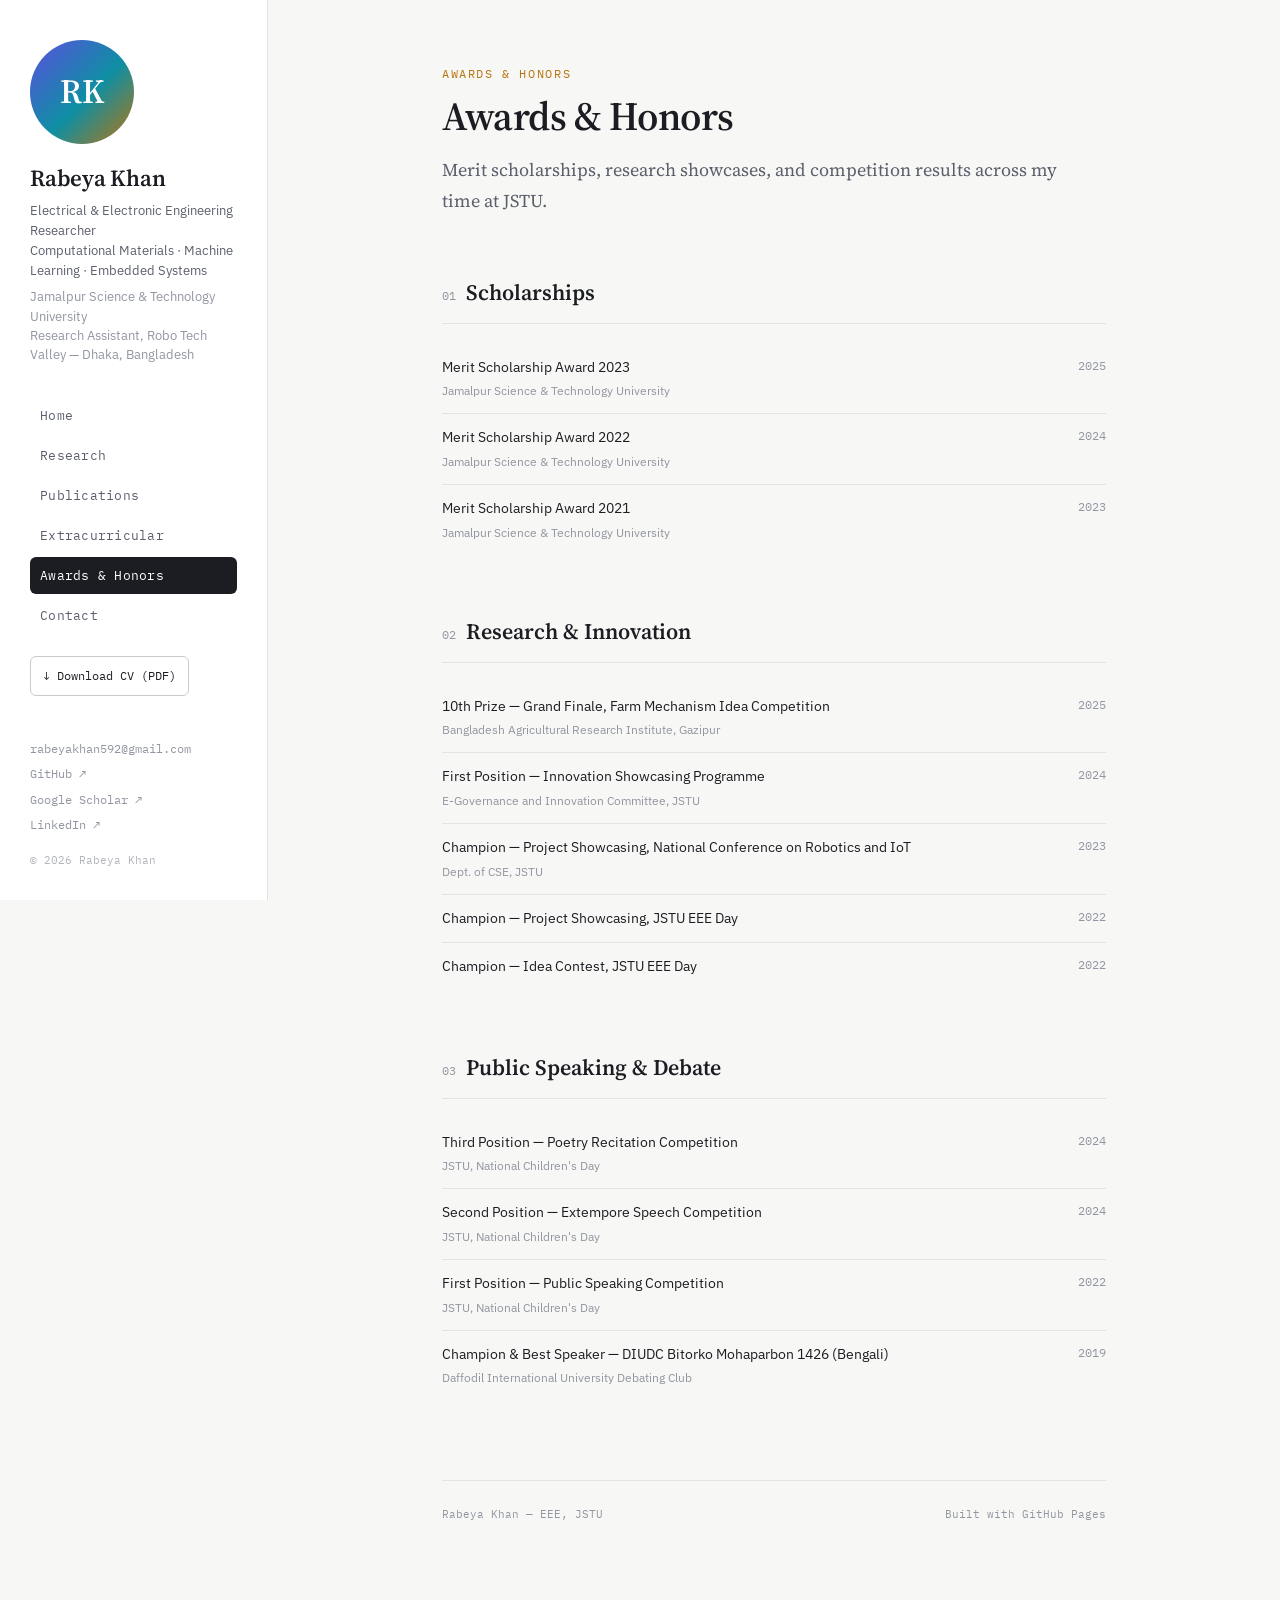
==== awards.html @ 1ad7716c "Add files via upload" ====
<!DOCTYPE html>
<html lang="en">
<head>
<meta charset="UTF-8">
<meta name="viewport" content="width=device-width, initial-scale=1.0">
<title>Awards & Honors — Rabeya Khan</title>
<meta name="description" content="Scholarships, research awards, and competition honors.">
<link rel="stylesheet" href="assets/style.css">
</head>
<body>
<div class="shell">
  <button class="sb-toggle" id="sbToggle">MENU</button>
  <aside class="sidebar" id="sidebar">
    <div class="avatar">RK</div>
    <div class="sb-name">Rabeya Khan</div>
    <div class="sb-title">Electrical &amp; Electronic Engineering Researcher<br>Computational Materials · Machine Learning · Embedded Systems</div>
    <div class="sb-affil">Jamalpur Science &amp; Technology University<br>Research Assistant, Robo Tech Valley — Dhaka, Bangladesh</div>
    <ul class="sb-nav">
      <li><a class="" href="index.html">Home</a></li>
      <li><a class="" href="research.html">Research</a></li>
      <li><a class="" href="publications.html">Publications</a></li>
      <li><a class="" href="extracurricular.html">Extracurricular</a></li>
      <li><a class="active" href="awards.html">Awards &amp; Honors</a></li>
      <li><a class="" href="contact.html">Contact</a></li>
    </ul>
    <a class="sb-cv" href="assets/Rabeya_Khan_CV.pdf" target="_blank" rel="noopener">↓ Download CV (PDF)</a>
    <div class="sb-links">
      <a href="mailto:rabeyakhan592@gmail.com">rabeyakhan592@gmail.com</a>
      <a href="https://github.com/" target="_blank" rel="noopener">GitHub ↗</a>
      <a href="#" target="_blank" rel="noopener">Google Scholar ↗</a>
      <a href="#" target="_blank" rel="noopener">LinkedIn ↗</a>
    </div>
    <div class="sb-foot">© <span id="year"></span> Rabeya Khan</div>
  </aside>
  <main>
    <div class="content">
      <p class="eyebrow">Awards &amp; Honors</p>
      <h1 class="page-title">Awards &amp; Honors</h1>
      <p class="page-intro">Merit scholarships, research showcases, and competition results across my time at JSTU.</p>

      <section class="block">
        <h2 class="block-title"><span class="num">01</span> Scholarships</h2>
        <ul class="award-list">
          <li><span><div>Merit Scholarship Award 2023</div><div class="a-org">Jamalpur Science &amp; Technology University</div></span><span class="a-year">2025</span></li>
          <li><span><div>Merit Scholarship Award 2022</div><div class="a-org">Jamalpur Science &amp; Technology University</div></span><span class="a-year">2024</span></li>
          <li><span><div>Merit Scholarship Award 2021</div><div class="a-org">Jamalpur Science &amp; Technology University</div></span><span class="a-year">2023</span></li>
        </ul>
      </section>

      <section class="block">
        <h2 class="block-title"><span class="num">02</span> Research &amp; Innovation</h2>
        <ul class="award-list">
          <li><span><div>10th Prize — Grand Finale, Farm Mechanism Idea Competition</div><div class="a-org">Bangladesh Agricultural Research Institute, Gazipur</div></span><span class="a-year">2025</span></li>
          <li><span><div>First Position — Innovation Showcasing Programme</div><div class="a-org">E-Governance and Innovation Committee, JSTU</div></span><span class="a-year">2024</span></li>
          <li><span><div>Champion — Project Showcasing, National Conference on Robotics and IoT</div><div class="a-org">Dept. of CSE, JSTU</div></span><span class="a-year">2023</span></li>
          <li><span><div>Champion — Project Showcasing, JSTU EEE Day</div></span><span class="a-year">2022</span></li>
          <li><span><div>Champion — Idea Contest, JSTU EEE Day</div></span><span class="a-year">2022</span></li>
        </ul>
      </section>

      <section class="block">
        <h2 class="block-title"><span class="num">03</span> Public Speaking &amp; Debate</h2>
        <ul class="award-list">
          <li><span><div>Third Position — Poetry Recitation Competition</div><div class="a-org">JSTU, National Children's Day</div></span><span class="a-year">2024</span></li>
          <li><span><div>Second Position — Extempore Speech Competition</div><div class="a-org">JSTU, National Children's Day</div></span><span class="a-year">2024</span></li>
          <li><span><div>First Position — Public Speaking Competition</div><div class="a-org">JSTU, National Children's Day</div></span><span class="a-year">2022</span></li>
          <li><span><div>Champion &amp; Best Speaker — DIUDC Bitorko Mohaparbon 1426 (Bengali)</div><div class="a-org">Daffodil International University Debating Club</div></span><span class="a-year">2019</span></li>
        </ul>
      </section>

      <footer class="page-footer">
        <span>Rabeya Khan — EEE, JSTU</span>
        <span>Built with GitHub Pages</span>
      </footer>
    </div>
  </main>
</div>
<script src="assets/main.js"></script>
</body>
</html>
---- assets/style.css ----
/* ============================================================
   Rabeya Khan — academic site
   Palette: cool paper white + charcoal ink + spectral accent
   (violet / teal / ochre — echoes solar absorption spectrum)
   Type: Source Serif 4 (display) + IBM Plex Sans (body) + IBM Plex Mono (labels)
   ============================================================ */

@import url('https://fonts.googleapis.com/css2?family=Source+Serif+4:ital,opsz,wght@0,8..60,400;0,8..60,500;0,8..60,600;0,8..60,700;1,8..60,400&family=IBM+Plex+Sans:wght@400;500;600&family=IBM+Plex+Mono:wght@400;500&display=swap');

:root{
  --paper:#F7F7F5;
  --paper-2:#FFFFFF;
  --ink:#1B1D22;
  --ink-dim:#5B5F6B;
  --ink-faint:#9296A1;
  --line:#E3E3DF;
  --line-strong:#CBCBC5;

  --violet:#5B4FE0;
  --teal:#0E8FA3;
  --ochre:#B9740F;

  --serif:'Source Serif 4', Georgia, serif;
  --sans:'IBM Plex Sans', system-ui, -apple-system, sans-serif;
  --mono:'IBM Plex Mono', ui-monospace, 'SF Mono', monospace;

  --sidebar-w: 268px;
}

*{ box-sizing:border-box; margin:0; padding:0; }
html{ scroll-behavior:smooth; }
body{
  background:var(--paper);
  color:var(--ink);
  font-family:var(--sans);
  font-size:15.5px;
  line-height:1.68;
  -webkit-font-smoothing:antialiased;
}
a{ color:var(--teal); text-decoration:none; }
a:hover{ text-decoration:underline; }
a:focus-visible, button:focus-visible{ outline:2px solid var(--ochre); outline-offset:3px; }
::selection{ background: var(--violet); color:#fff; }
img{ max-width:100%; display:block; }

/* ---------------- layout shell ---------------- */
.shell{ display:flex; min-height:100vh; }

/* ---------------- sidebar ---------------- */
.sidebar{
  width:var(--sidebar-w); flex-shrink:0;
  border-right:1px solid var(--line);
  padding:40px 30px 30px;
  position:sticky; top:0; height:100vh; overflow-y:auto;
  display:flex; flex-direction:column;
  background:var(--paper-2);
}
.avatar{
  width:104px; height:104px; border-radius:50%;
  background:linear-gradient(135deg, var(--violet), var(--teal) 55%, var(--ochre));
  display:flex; align-items:center; justify-content:center;
  font-family:var(--serif); font-weight:600; font-size:34px; color:#fff;
  margin-bottom:20px;
}
.sb-name{ font-family:var(--serif); font-weight:600; font-size:23px; letter-spacing:-.01em; line-height:1.25; }
.sb-title{ font-size:13px; color:var(--ink-dim); margin-top:8px; line-height:1.55; }
.sb-affil{ font-size:12.5px; color:var(--ink-faint); margin-top:6px; line-height:1.55; }

.sb-nav{ margin-top:32px; list-style:none; display:flex; flex-direction:column; gap:3px; }
.sb-nav a{
  display:block; padding:8px 10px; border-radius:6px;
  font-family:var(--mono); font-size:12.5px; letter-spacing:.02em;
  color:var(--ink-dim); text-decoration:none;
}
.sb-nav a:hover{ background:var(--paper); color:var(--ink); }
.sb-nav a.active{ background:var(--ink); color:var(--paper-2); }

.sb-cv{
  margin-top:22px; display:inline-flex; align-items:center; gap:8px;
  font-family:var(--mono); font-size:12px; padding:9px 12px;
  border:1px solid var(--line-strong); border-radius:6px; color:var(--ink);
  text-decoration:none; width:fit-content;
}
.sb-cv:hover{ border-color:var(--ink); text-decoration:none; background:var(--paper); }

.sb-links{ margin-top:auto; padding-top:24px; display:flex; flex-direction:column; gap:6px; }
.sb-links a{ font-family:var(--mono); font-size:11.5px; color:var(--ink-faint); }
.sb-links a:hover{ color:var(--teal); }
.sb-foot{ font-family:var(--mono); font-size:10.5px; color:var(--ink-faint); margin-top:18px; opacity:.7; }

.sb-toggle{
  display:none; position:fixed; top:14px; right:16px; z-index:60;
  background:var(--ink); color:var(--paper-2); border:none; border-radius:6px;
  font-family:var(--mono); font-size:12px; padding:9px 12px;
}

/* ---------------- main content ---------------- */
main{ flex:1; min-width:0; }
.content{ max-width:760px; margin:0 auto; padding:64px 48px 100px; }

.eyebrow{
  font-family:var(--mono); font-size:11.5px; letter-spacing:.14em; text-transform:uppercase;
  color:var(--ochre); margin-bottom:10px;
}
h1.page-title{
  font-family:var(--serif); font-weight:600; font-size:clamp(30px,4vw,40px);
  letter-spacing:-.01em; line-height:1.15;
}
p.page-intro{
  font-family:var(--serif); font-size:18px; color:var(--ink-dim); margin-top:16px; max-width:620px;
}

section.block{ margin-top:58px; }
h2.block-title{
  font-family:var(--serif); font-weight:600; font-size:22px; margin-bottom:20px;
  padding-bottom:12px; border-bottom:1px solid var(--line);
  display:flex; align-items:baseline; gap:10px;
}
h2.block-title .num{ font-family:var(--mono); font-size:12px; color:var(--ink-faint); font-weight:400; }

h3.sub-title{ font-family:var(--serif); font-weight:600; font-size:17px; margin-bottom:6px; }

.muted{ color:var(--ink-dim); }
.small{ font-size:13px; }

/* research interest cards */
.interest{
  display:grid; grid-template-columns:150px 1fr; gap:22px; padding:20px 0;
  border-top:1px solid var(--line);
}
.interest:first-of-type{ border-top:none; padding-top:0; }
.interest .itag{ font-family:var(--mono); font-size:11px; color:var(--violet); letter-spacing:.04em; padding-top:3px; }
.interest .ititle{ font-family:var(--serif); font-weight:600; font-size:17px; }
.interest .idesc{ font-size:14px; color:var(--ink-dim); margin-top:6px; }
@media(max-width:600px){ .interest{ grid-template-columns:1fr; gap:6px; } }

/* generic entry (education / experience / teaching) */
.entry{ padding:20px 0; border-top:1px solid var(--line); }
.entry:first-of-type{ border-top:none; padding-top:0; }
.entry-top{ display:flex; justify-content:space-between; gap:14px; flex-wrap:wrap; align-items:baseline; }
.entry-title{ font-family:var(--serif); font-weight:600; font-size:16.5px; }
.entry-org{ font-size:13.5px; color:var(--teal); margin-top:3px; }
.entry-date{ font-family:var(--mono); font-size:11px; color:var(--ink-faint); white-space:nowrap; }
.entry-desc{ font-size:14px; color:var(--ink-dim); margin-top:10px; }
.entry-desc li{ margin-left:18px; margin-top:4px; }

/* publications */
.pub{ padding:22px 0; border-top:1px solid var(--line); display:grid; grid-template-columns:34px 1fr; gap:16px; }
.pub:first-of-type{ border-top:none; padding-top:0; }
.pub .pnum{ font-family:var(--mono); font-size:13px; color:var(--ink-faint); padding-top:2px; }
.pub .ptitle{ font-family:var(--serif); font-weight:600; font-size:16.5px; line-height:1.4; }
.pub .pauthors{ font-size:13.5px; color:var(--ink-dim); margin-top:8px; }
.pub .pauthors .me{ color:var(--ink); font-weight:600; }
.pub .pvenue{ font-size:12.5px; color:var(--ink-faint); margin-top:6px; font-style:italic; }
.pub .plinks{ margin-top:8px; font-family:var(--mono); font-size:11.5px; }
@media(max-width:600px){ .pub{ grid-template-columns:1fr; } .pub .pnum{ display:none; } }

/* project cards */
.pgrid{ display:grid; grid-template-columns:1fr 1fr; gap:18px; }
@media(max-width:680px){ .pgrid{ grid-template-columns:1fr; } }
.pcard{ border:1px solid var(--line); border-radius:8px; padding:20px; background:var(--paper-2); }
.pcard .pc-date{ font-family:var(--mono); font-size:10.5px; color:var(--ink-faint); }
.pcard .pc-title{ font-family:var(--serif); font-weight:600; font-size:15.5px; margin-top:8px; }
.pcard .pc-desc{ font-size:13px; color:var(--ink-dim); margin-top:8px; }
.pcard .pc-role{ display:inline-block; margin-top:10px; font-family:var(--mono); font-size:10.5px; padding:3px 8px; border:1px solid var(--line-strong); border-radius:100px; color:var(--ink-dim); }

/* news / timeline (home) */
.news-item{ display:grid; grid-template-columns:90px 1fr; gap:16px; padding:13px 0; border-top:1px solid var(--line); }
.news-item:first-of-type{ border-top:none; padding-top:0; }
.news-item .n-date{ font-family:var(--mono); font-size:11px; color:var(--ink-faint); padding-top:2px; }
.news-item .n-text{ font-size:14px; }

/* awards list */
.award-list{ list-style:none; }
.award-list li{ display:flex; justify-content:space-between; gap:14px; padding:12px 0; border-top:1px solid var(--line); font-size:14px; }
.award-list li:first-child{ border-top:none; }
.award-list .a-org{ color:var(--ink-faint); font-size:12px; margin-top:2px; }
.award-list .a-year{ font-family:var(--mono); font-size:11.5px; color:var(--ink-faint); white-space:nowrap; }

/* tags / chips */
.chips{ display:flex; flex-wrap:wrap; gap:8px; margin-top:8px; }
.chip{ font-family:var(--mono); font-size:11.5px; padding:5px 11px; border:1px solid var(--line-strong); border-radius:100px; color:var(--ink-dim); }

/* contact */
.contact-grid{ display:grid; grid-template-columns:1fr 1fr; gap:24px; margin-top:30px; }
@media(max-width:600px){ .contact-grid{ grid-template-columns:1fr; } }
.contact-card{ border:1px solid var(--line); border-radius:8px; padding:22px; }
.contact-card .c-label{ font-family:var(--mono); font-size:11px; color:var(--ink-faint); text-transform:uppercase; letter-spacing:.06em; }
.contact-card .c-value{ font-family:var(--serif); font-size:17px; margin-top:8px; }

/* footer accent rule (spectral) */
.spectral-rule{ height:3px; border-radius:2px; margin:6px 0 0; background:linear-gradient(90deg, var(--violet), var(--teal) 55%, var(--ochre)); }

footer.page-footer{ margin-top:80px; padding-top:24px; border-top:1px solid var(--line); font-family:var(--mono); font-size:11px; color:var(--ink-faint); display:flex; justify-content:space-between; flex-wrap:wrap; gap:10px; }

@media(max-width:860px){
  .sidebar{ position:fixed; left:0; top:0; z-index:55; transform:translateX(-100%); transition:transform .25s ease; box-shadow:0 0 40px rgba(0,0,0,.15); }
  .sidebar.open{ transform:translateX(0); }
  .sb-toggle{ display:inline-block; }
  .content{ padding:76px 24px 80px; }
}
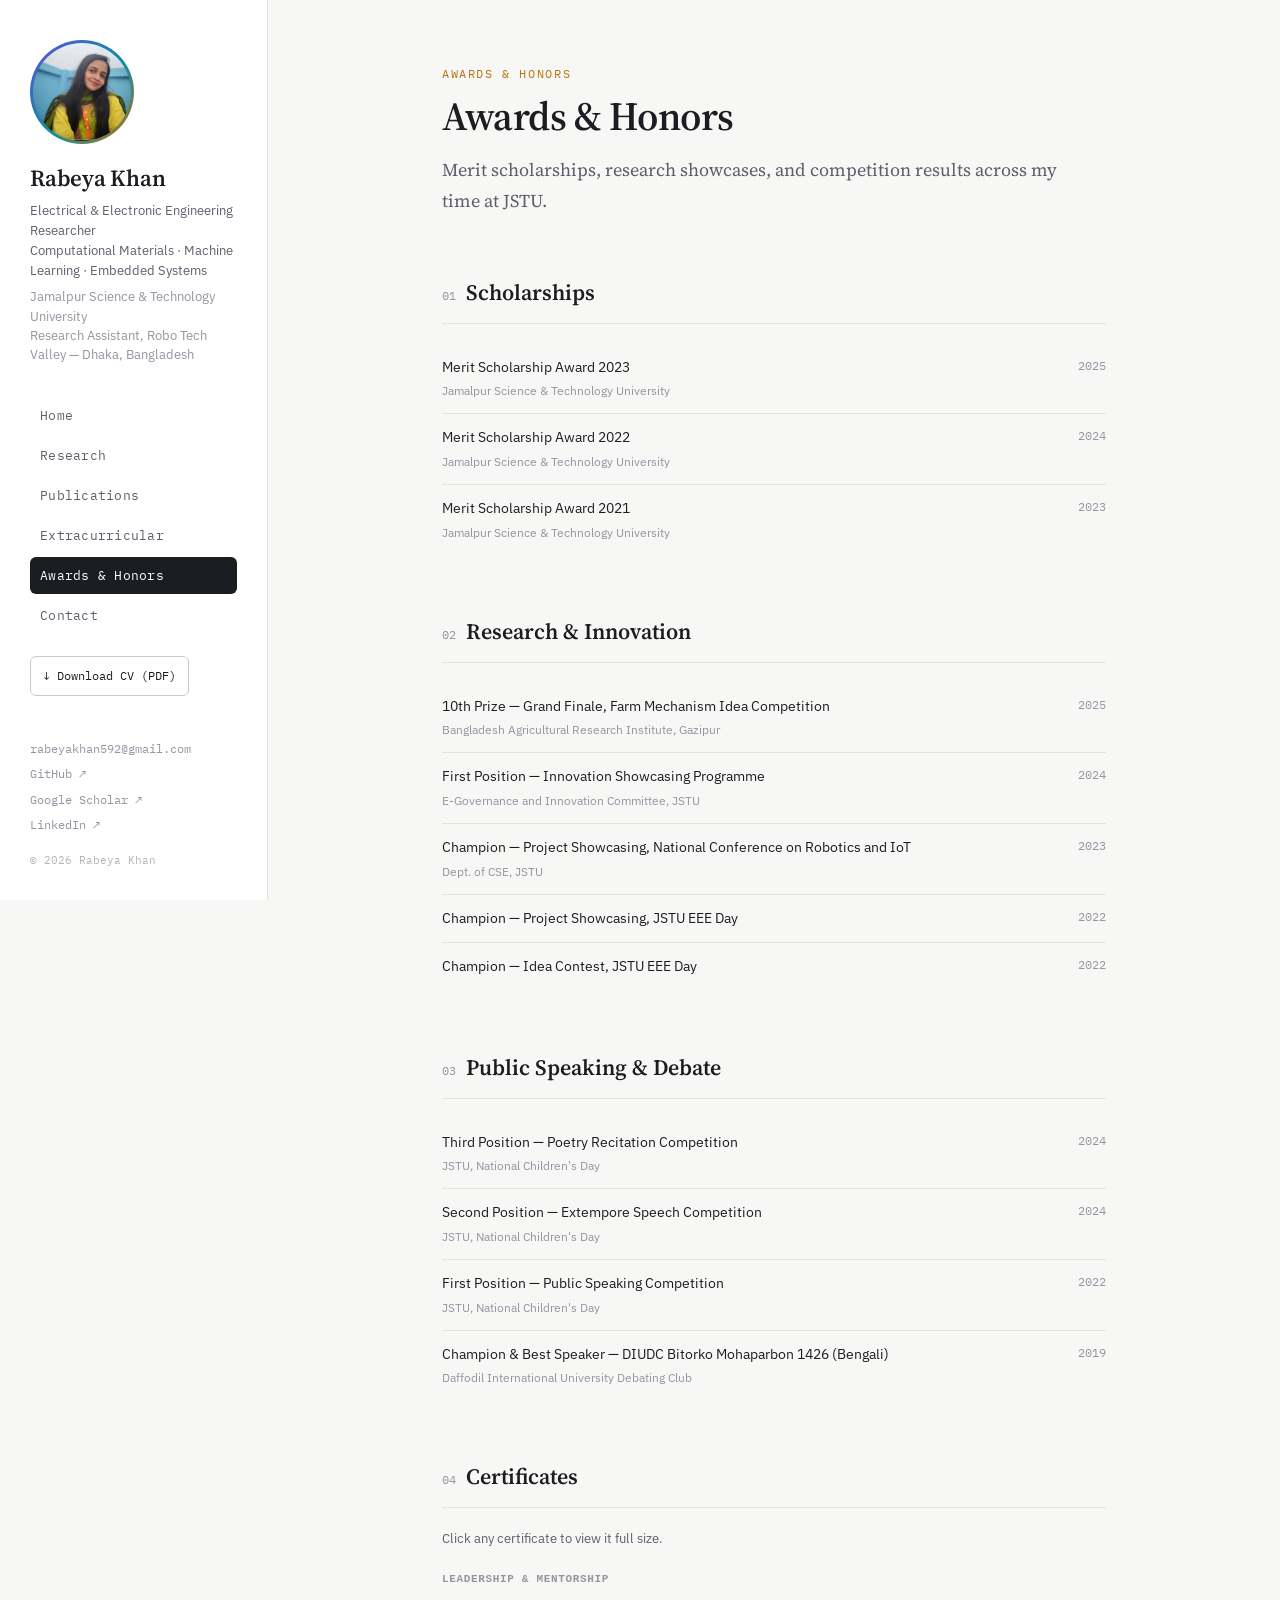
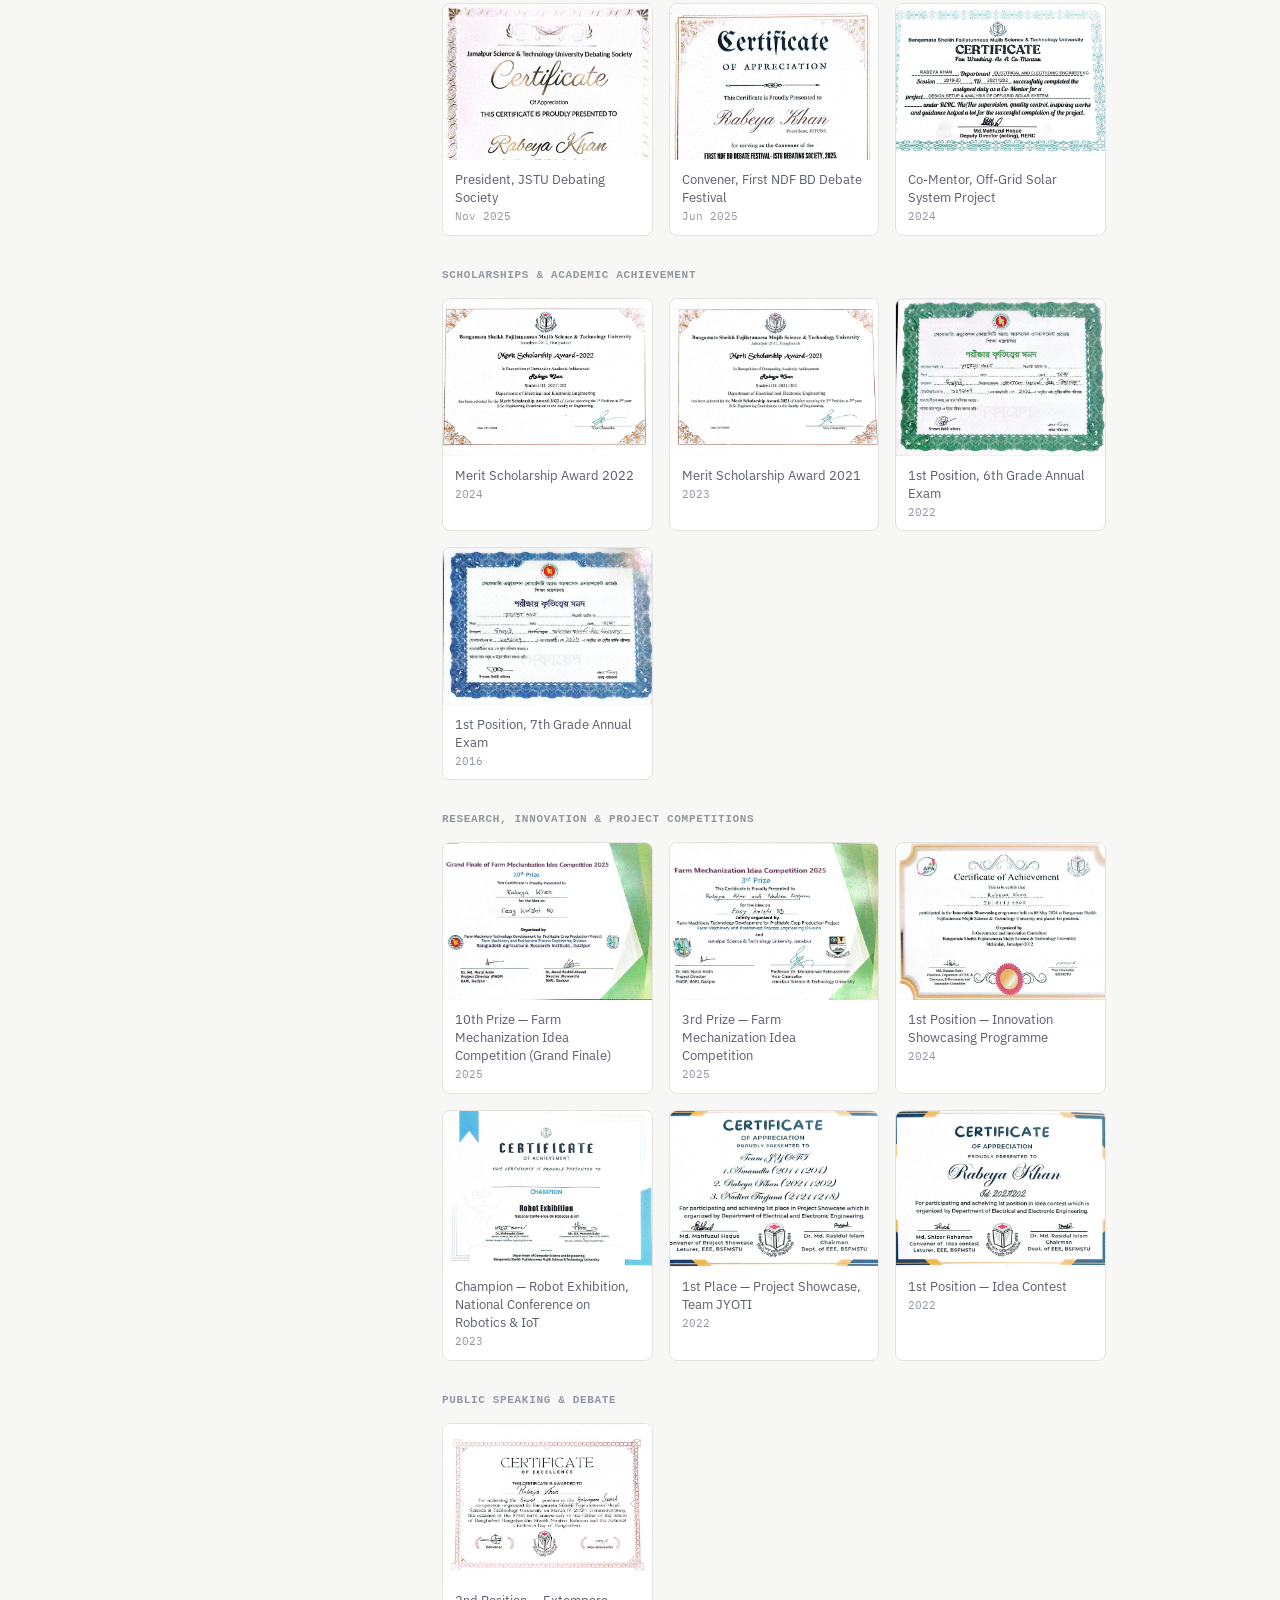
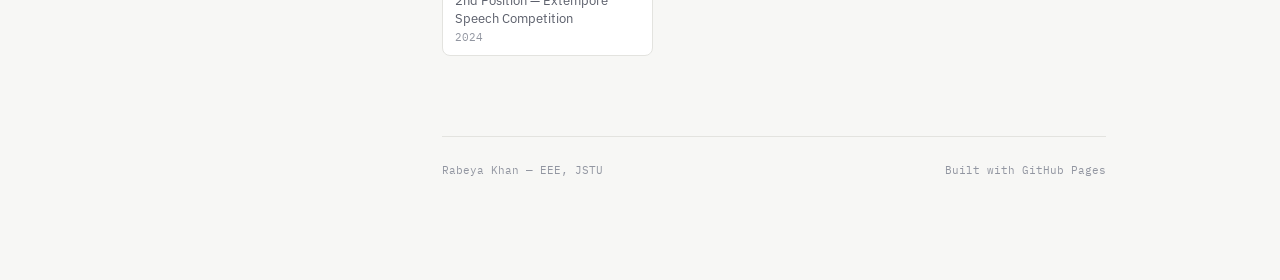
==== commit e98ee737: "Add files via upload" ====
--- a/awards.html
+++ b/awards.html
@@ -11,7 +11,7 @@
 <div class="shell">
   <button class="sb-toggle" id="sbToggle">MENU</button>
   <aside class="sidebar" id="sidebar">
-    <div class="avatar">RK</div>
+    <div class="avatar"><img src="assets/profile.jpg" alt="Rabeya Khan"></div>
     <div class="sb-name">Rabeya Khan</div>
     <div class="sb-title">Electrical &amp; Electronic Engineering Researcher<br>Computational Materials · Machine Learning · Embedded Systems</div>
     <div class="sb-affil">Jamalpur Science &amp; Technology University<br>Research Assistant, Robo Tech Valley — Dhaka, Bangladesh</div>
@@ -68,6 +68,91 @@
         </ul>
       </section>
 
+      <section class="block">
+        <h2 class="block-title"><span class="num">04</span> Certificates</h2>
+        <p class="muted small" style="margin-bottom:20px;">Click any certificate to view it full size.</p>
+
+        <div class="gallery-group">
+          <h4>Leadership &amp; Mentorship</h4>
+          <div class="gallery">
+            <div class="gallery-item">
+              <img src="assets/certificates/cert-president-debating-society.jpg" alt="Certificate of Appreciation — President, JSTU Debating Society">
+              <div class="g-cap">President, JSTU Debating Society<span class="g-year">Nov 2025</span></div>
+            </div>
+            <div class="gallery-item">
+              <img src="assets/certificates/cert-ndf-bd-debate-festival-convener.jpg" alt="Certificate — Convener, First NDF BD Debate Festival">
+              <div class="g-cap">Convener, First NDF BD Debate Festival<span class="g-year">Jun 2025</span></div>
+            </div>
+            <div class="gallery-item">
+              <img src="assets/certificates/cert-co-mentor-offgrid-solar.jpg" alt="Certificate — Co-Mentor, Off-Grid Solar System Project">
+              <div class="g-cap">Co-Mentor, Off-Grid Solar System Project<span class="g-year">2024</span></div>
+            </div>
+          </div>
+        </div>
+
+        <div class="gallery-group">
+          <h4>Scholarships &amp; Academic Achievement</h4>
+          <div class="gallery">
+            <div class="gallery-item">
+              <img src="assets/certificates/cert-merit-scholarship-2022.jpg" alt="Merit Scholarship Award 2022">
+              <div class="g-cap">Merit Scholarship Award 2022<span class="g-year">2024</span></div>
+            </div>
+            <div class="gallery-item">
+              <img src="assets/certificates/cert-merit-scholarship-2021.jpg" alt="Merit Scholarship Award 2021">
+              <div class="g-cap">Merit Scholarship Award 2021<span class="g-year">2023</span></div>
+            </div>
+            <div class="gallery-item">
+              <img src="assets/certificates/cert-jsc-1st-position-2022.jpg" alt="1st Position, 6th Grade Annual Examination">
+              <div class="g-cap">1st Position, 6th Grade Annual Exam<span class="g-year">2022</span></div>
+            </div>
+            <div class="gallery-item">
+              <img src="assets/certificates/cert-ssc-1st-position-2016.jpg" alt="1st Position, 7th Grade Annual Examination">
+              <div class="g-cap">1st Position, 7th Grade Annual Exam<span class="g-year">2016</span></div>
+            </div>
+          </div>
+        </div>
+
+        <div class="gallery-group">
+          <h4>Research, Innovation &amp; Project Competitions</h4>
+          <div class="gallery">
+            <div class="gallery-item">
+              <img src="assets/certificates/cert-farm-mechanization-10th-prize.jpg" alt="10th Prize, Grand Finale of Farm Mechanization Idea Competition">
+              <div class="g-cap">10th Prize — Farm Mechanization Idea Competition (Grand Finale)<span class="g-year">2025</span></div>
+            </div>
+            <div class="gallery-item">
+              <img src="assets/certificates/cert-farm-mechanization-3rd-prize.jpg" alt="3rd Prize, Farm Mechanization Idea Competition">
+              <div class="g-cap">3rd Prize — Farm Mechanization Idea Competition<span class="g-year">2025</span></div>
+            </div>
+            <div class="gallery-item">
+              <img src="assets/certificates/cert-innovation-showcasing-1st.jpg" alt="1st Position, Innovation Showcasing Programme">
+              <div class="g-cap">1st Position — Innovation Showcasing Programme<span class="g-year">2024</span></div>
+            </div>
+            <div class="gallery-item">
+              <img src="assets/certificates/cert-robotics-iot-champion.jpg" alt="Champion, Robot Exhibition, National Conference on Robotics and IoT">
+              <div class="g-cap">Champion — Robot Exhibition, National Conference on Robotics &amp; IoT<span class="g-year">2023</span></div>
+            </div>
+            <div class="gallery-item">
+              <img src="assets/certificates/cert-project-showcase-team-jyoti.jpg" alt="1st Place, Project Showcase, Team JYOTI">
+              <div class="g-cap">1st Place — Project Showcase, Team JYOTI<span class="g-year">2022</span></div>
+            </div>
+            <div class="gallery-item">
+              <img src="assets/certificates/cert-idea-contest-1st.jpg" alt="1st Position, Idea Contest">
+              <div class="g-cap">1st Position — Idea Contest<span class="g-year">2022</span></div>
+            </div>
+          </div>
+        </div>
+
+        <div class="gallery-group">
+          <h4>Public Speaking &amp; Debate</h4>
+          <div class="gallery">
+            <div class="gallery-item">
+              <img src="assets/certificates/cert-extempore-speech-2nd.jpg" alt="2nd Position, Extempore Speech Competition">
+              <div class="g-cap">2nd Position — Extempore Speech Competition<span class="g-year">2024</span></div>
+            </div>
+          </div>
+        </div>
+      </section>
+
       <footer class="page-footer">
         <span>Rabeya Khan — EEE, JSTU</span>
         <span>Built with GitHub Pages</span>
--- a/assets/style.css
+++ b/assets/style.css
@@ -61,6 +61,44 @@
   display:flex; align-items:center; justify-content:center;
   font-family:var(--serif); font-weight:600; font-size:34px; color:#fff;
   margin-bottom:20px;
+  padding:3px;
+  overflow:hidden;
+}
+.avatar img{
+  width:100%; height:100%; border-radius:50%;
+  object-fit:cover; display:block;
+}
+
+/* ---------------- certificate / awards gallery ---------------- */
+.gallery-group{ margin-bottom:30px; }
+.gallery-group:last-child{ margin-bottom:0; }
+.gallery-group h4{
+  font-family:var(--mono); font-size:11px; letter-spacing:.06em; text-transform:uppercase;
+  color:var(--ink-faint); margin-bottom:14px;
+}
+.gallery{ display:grid; grid-template-columns:1fr 1fr 1fr; gap:16px; }
+@media(max-width:760px){ .gallery{ grid-template-columns:1fr 1fr; } }
+@media(max-width:460px){ .gallery{ grid-template-columns:1fr; } }
+.gallery-item{
+  border:1px solid var(--line); border-radius:8px; overflow:hidden; background:var(--paper-2);
+  cursor:zoom-in; transition:border-color .2s ease, transform .2s ease;
+}
+.gallery-item:hover{ border-color:var(--violet); transform:translateY(-2px); }
+.gallery-item img{ width:100%; aspect-ratio:4/3; object-fit:cover; object-position:top; display:block; }
+.gallery-item .g-cap{ padding:10px 12px; font-size:12.5px; color:var(--ink-dim); line-height:1.45; }
+.gallery-item .g-cap .g-year{ font-family:var(--mono); font-size:10.5px; color:var(--ink-faint); display:block; margin-top:3px; }
+
+/* lightbox */
+.lightbox{
+  position:fixed; inset:0; background:rgba(20,20,22,.92); z-index:100;
+  display:none; align-items:center; justify-content:center; padding:40px 20px;
+  cursor:zoom-out;
+}
+.lightbox.open{ display:flex; }
+.lightbox img{ max-width:100%; max-height:88vh; border-radius:6px; box-shadow:0 20px 60px rgba(0,0,0,.5); }
+.lightbox-close{
+  position:absolute; top:20px; right:24px; color:#fff; font-family:var(--mono); font-size:13px;
+  background:rgba(255,255,255,.1); border:1px solid rgba(255,255,255,.25); border-radius:6px; padding:8px 14px;
 }
 .sb-name{ font-family:var(--serif); font-weight:600; font-size:23px; letter-spacing:-.01em; line-height:1.25; }
 .sb-title{ font-size:13px; color:var(--ink-dim); margin-top:8px; line-height:1.55; }
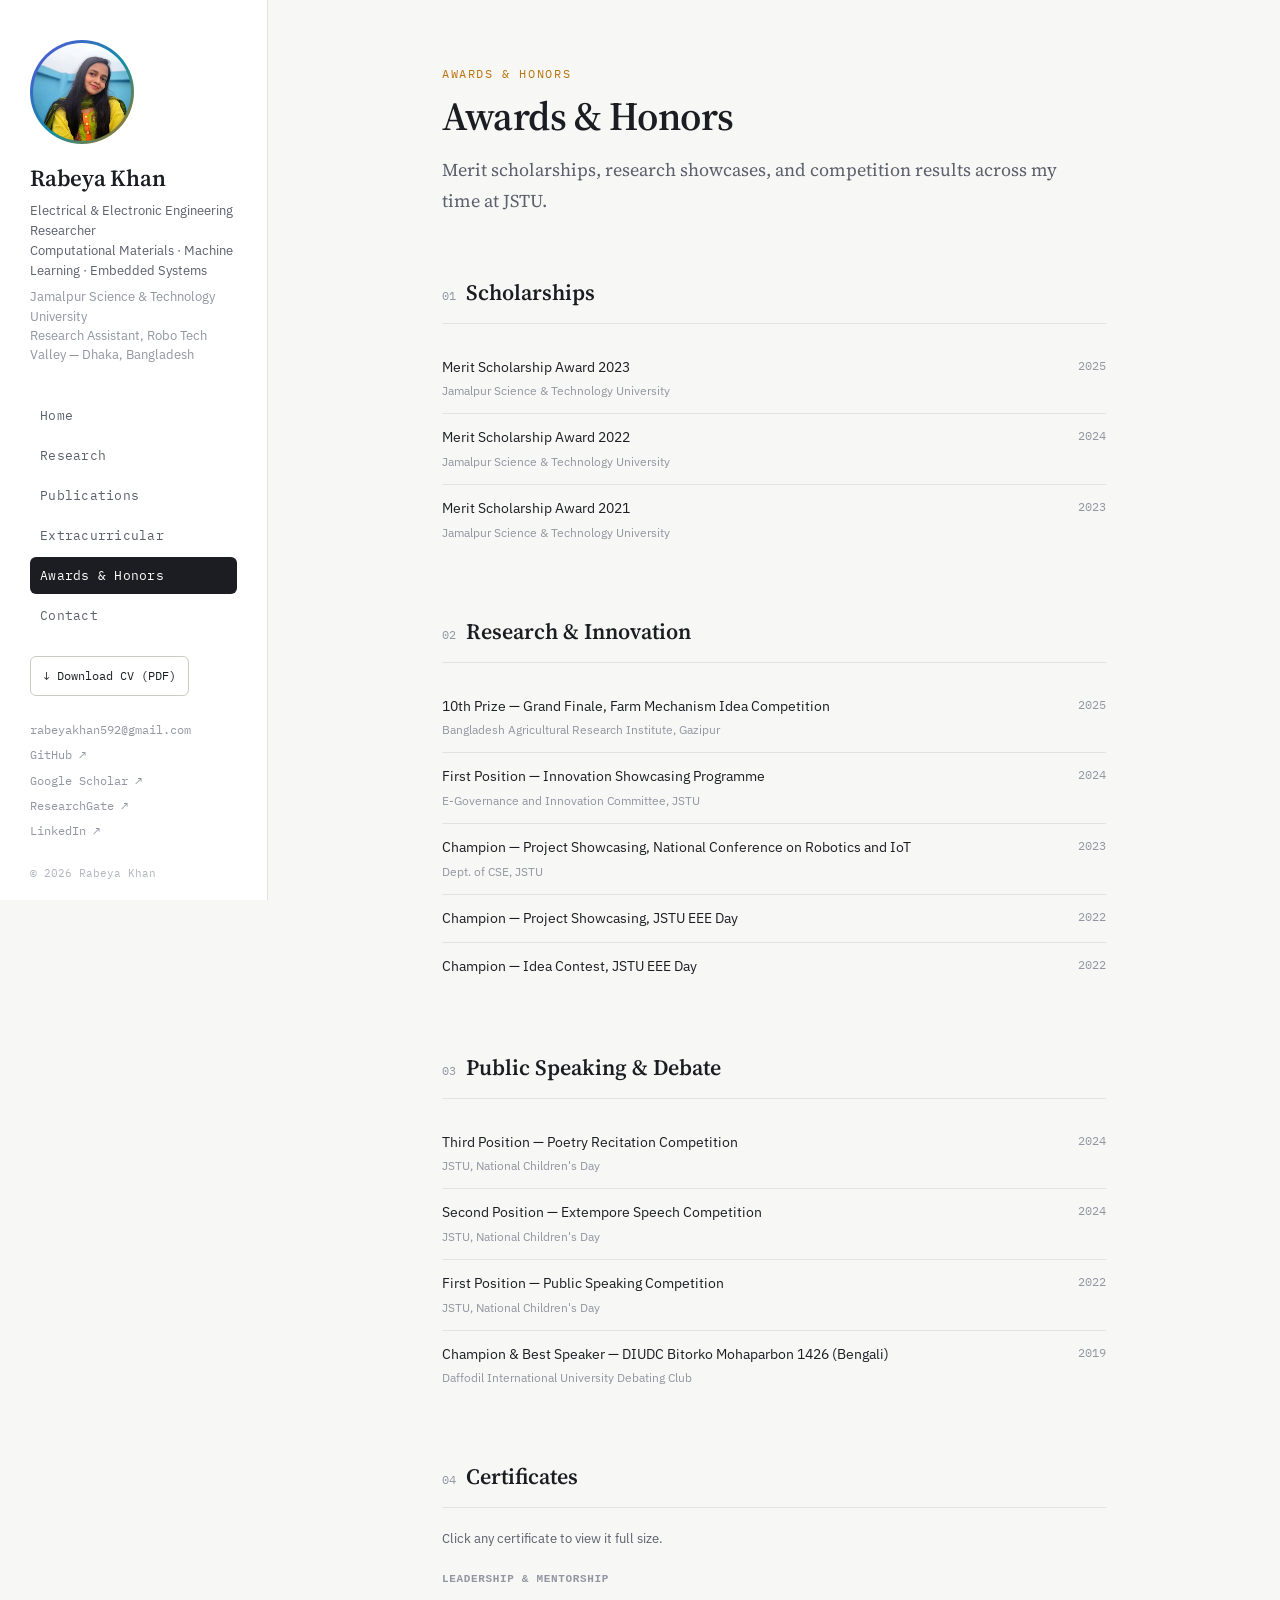
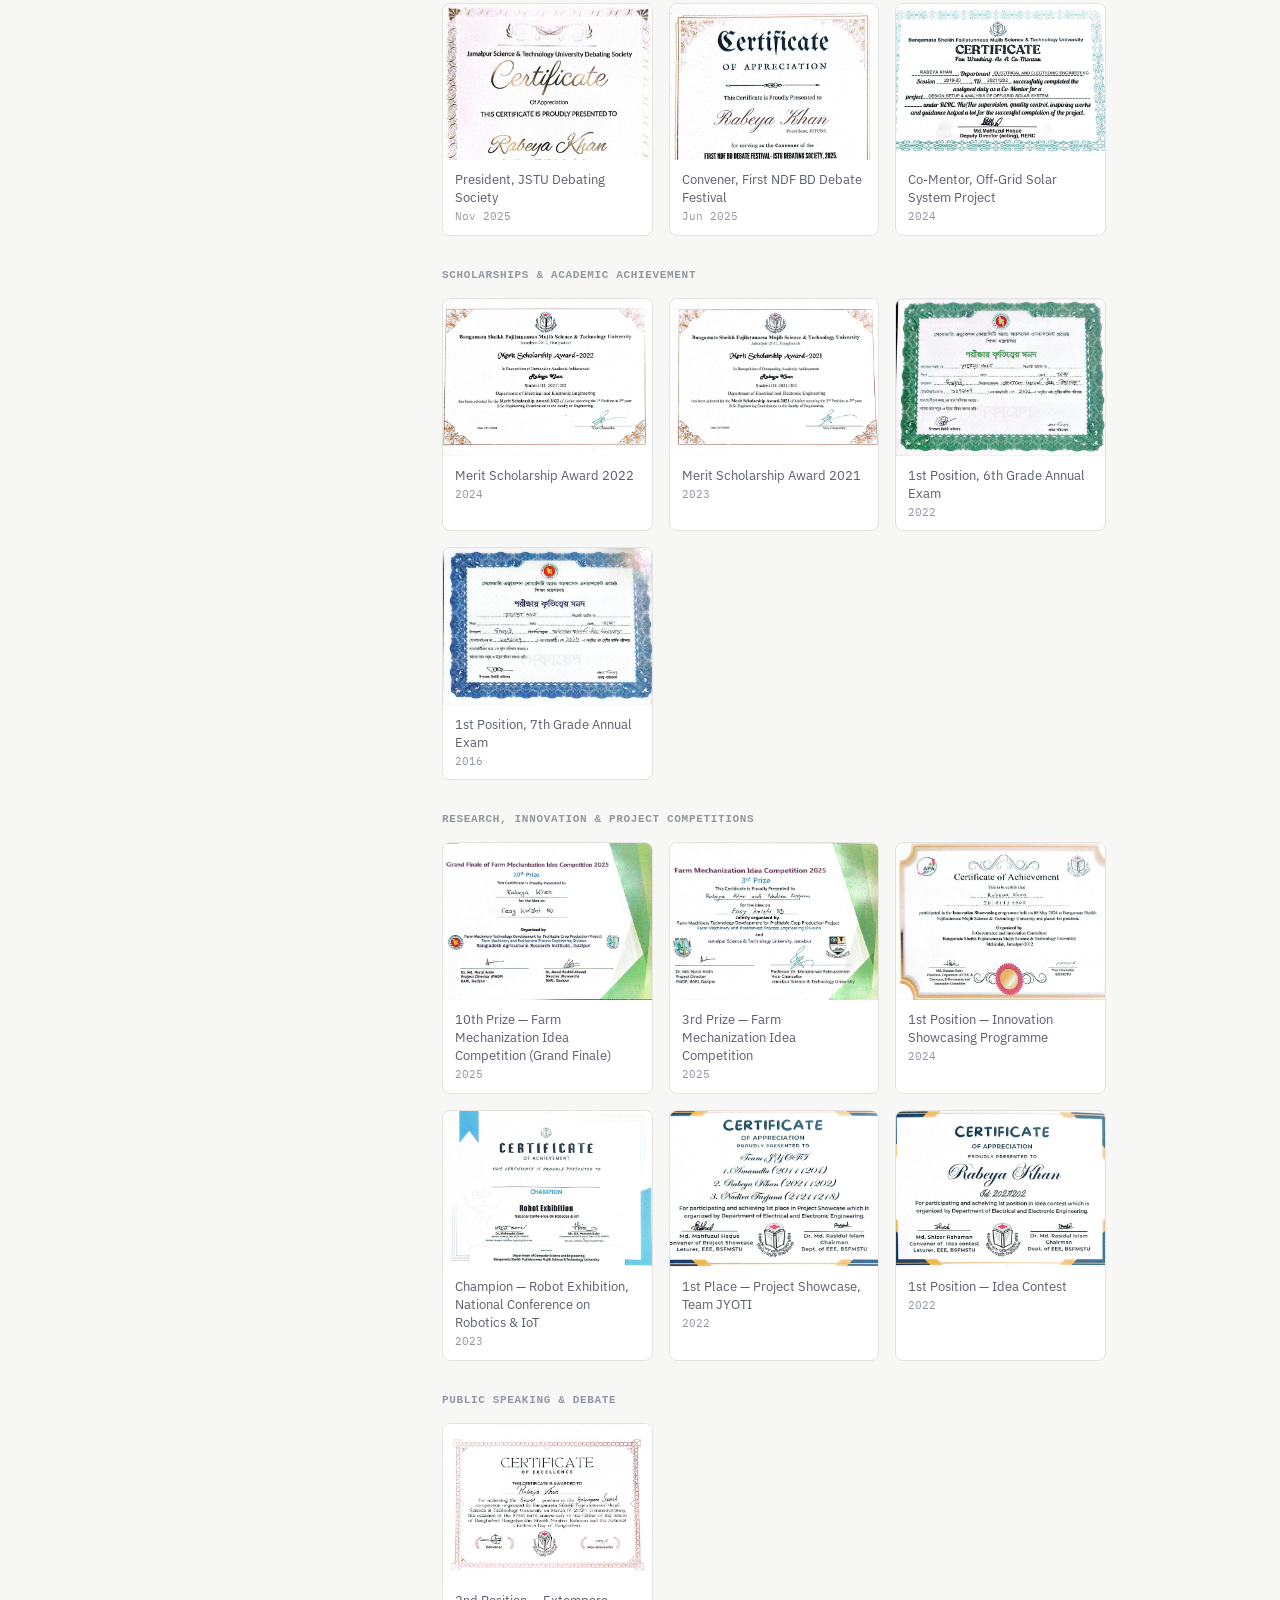
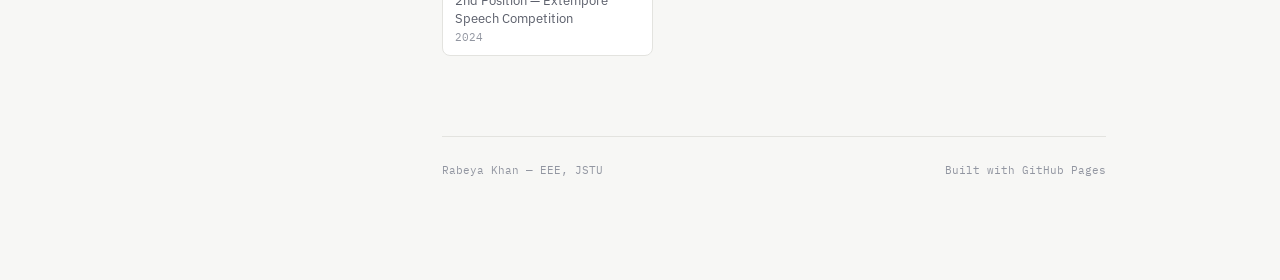
==== commit efa923fa: "Update awards.html" ====
--- a/awards.html
+++ b/awards.html
@@ -26,10 +26,10 @@
     <a class="sb-cv" href="assets/Rabeya_Khan_CV.pdf" target="_blank" rel="noopener">↓ Download CV (PDF)</a>
     <div class="sb-links">
       <a href="mailto:rabeyakhan592@gmail.com">rabeyakhan592@gmail.com</a>
-      <a href="https://github.com/" target="_blank" rel="noopener">GitHub ↗</a>
-      <a href="#" target="_blank" rel="noopener">Google Scholar ↗</a>
-      <a href="#" target="_blank" rel="noopener">LinkedIn ↗</a>
-    </div>
+      <a href="https://github.com/rabeyakhan592-tech" target="_blank" rel="noopener">GitHub ↗</a>
+      <a href="https://scholar.google.com/citations?user=xmuNgY55KFgC&hl=en" target="_blank" rel="noopener">Google Scholar ↗</a>
+      <a href="https://www.researchgate.net/profile/Rabeya-Khan-6" target="_blank" rel="noopener">ResearchGate ↗</a>
+      <a href="https://www.linkedin.com/in/rabeya-khan-4312261b6" target="_blank" rel="noopener">LinkedIn ↗</a>
     <div class="sb-foot">© <span id="year"></span> Rabeya Khan</div>
   </aside>
   <main>
--- a/assets/style.css
+++ b/assets/style.css
@@ -56,7 +56,7 @@
   background:var(--paper-2);
 }
 .avatar{
-  width:104px; height:104px; border-radius:50%;
+  width:104px; height:104px; min-width:104px; min-height:104px; flex-shrink:0; border-radius:50%;
   background:linear-gradient(135deg, var(--violet), var(--teal) 55%, var(--ochre));
   display:flex; align-items:center; justify-content:center;
   font-family:var(--serif); font-weight:600; font-size:34px; color:#fff;
